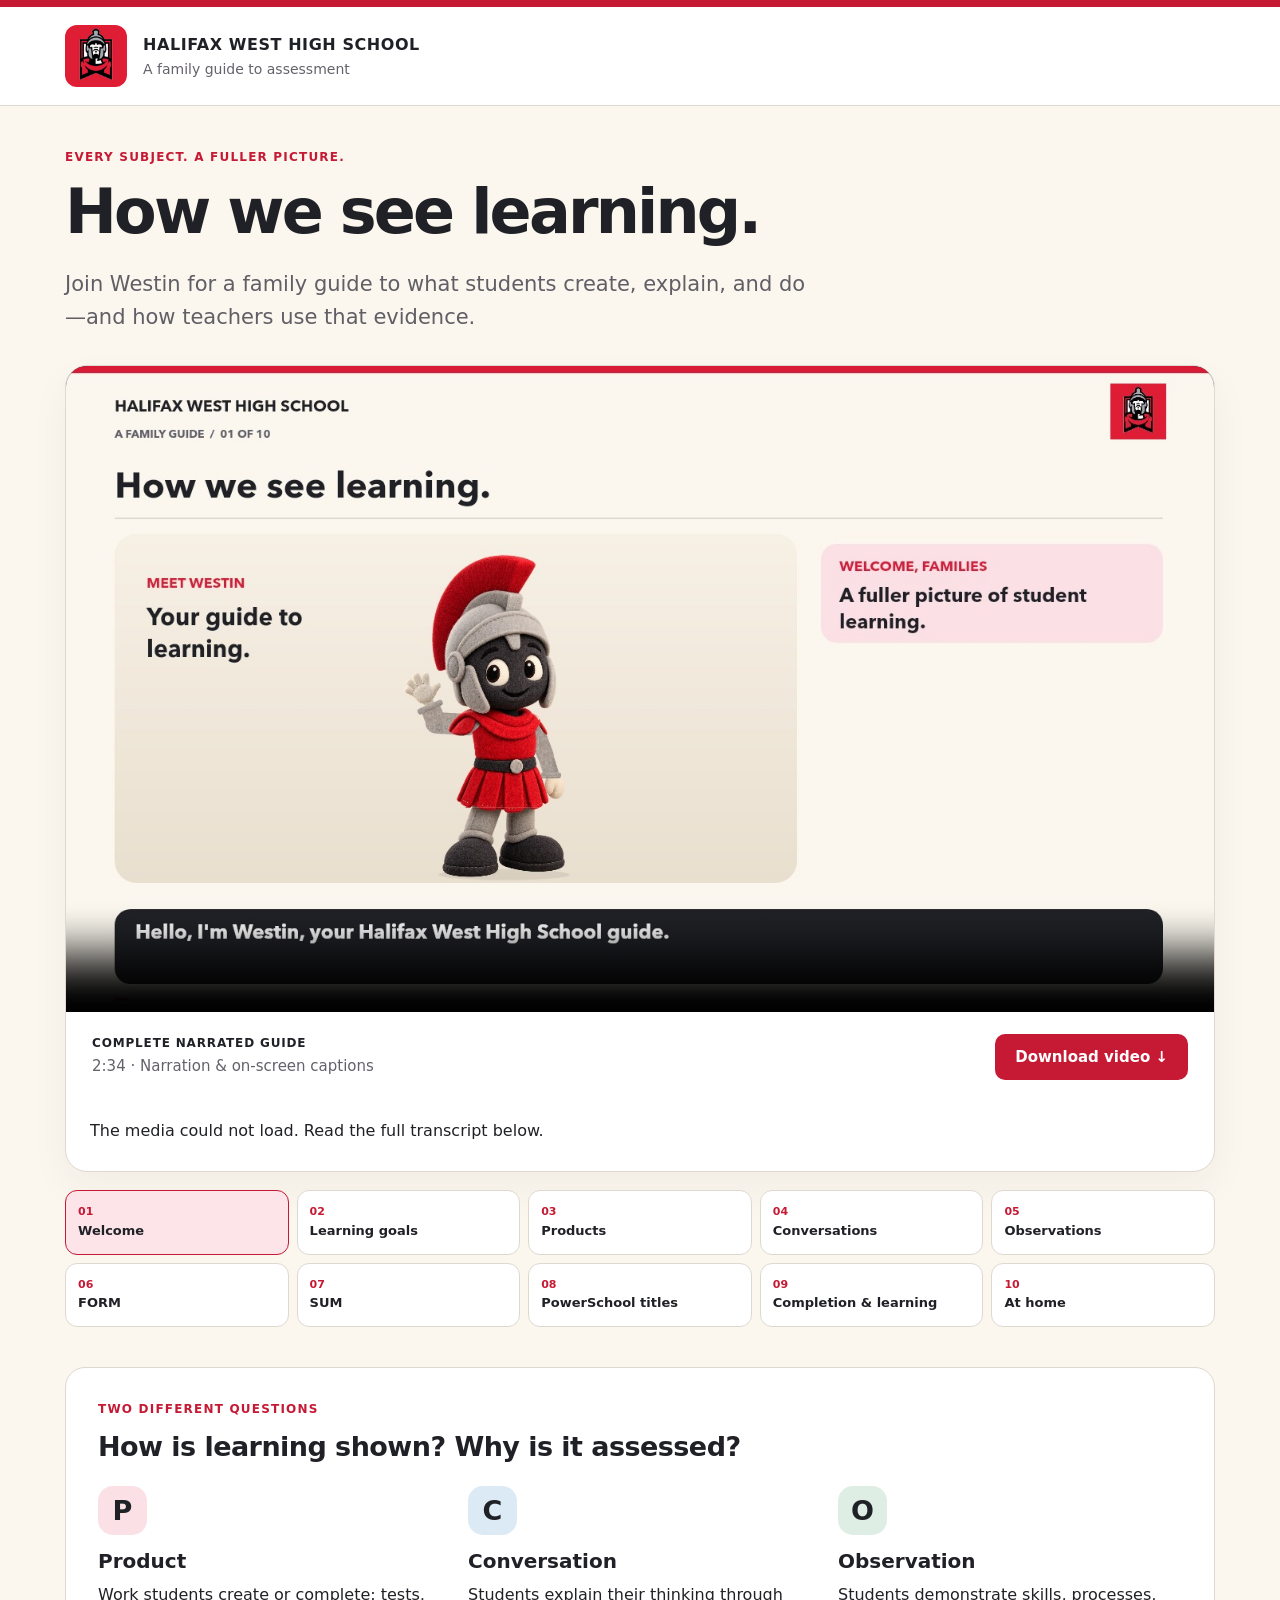
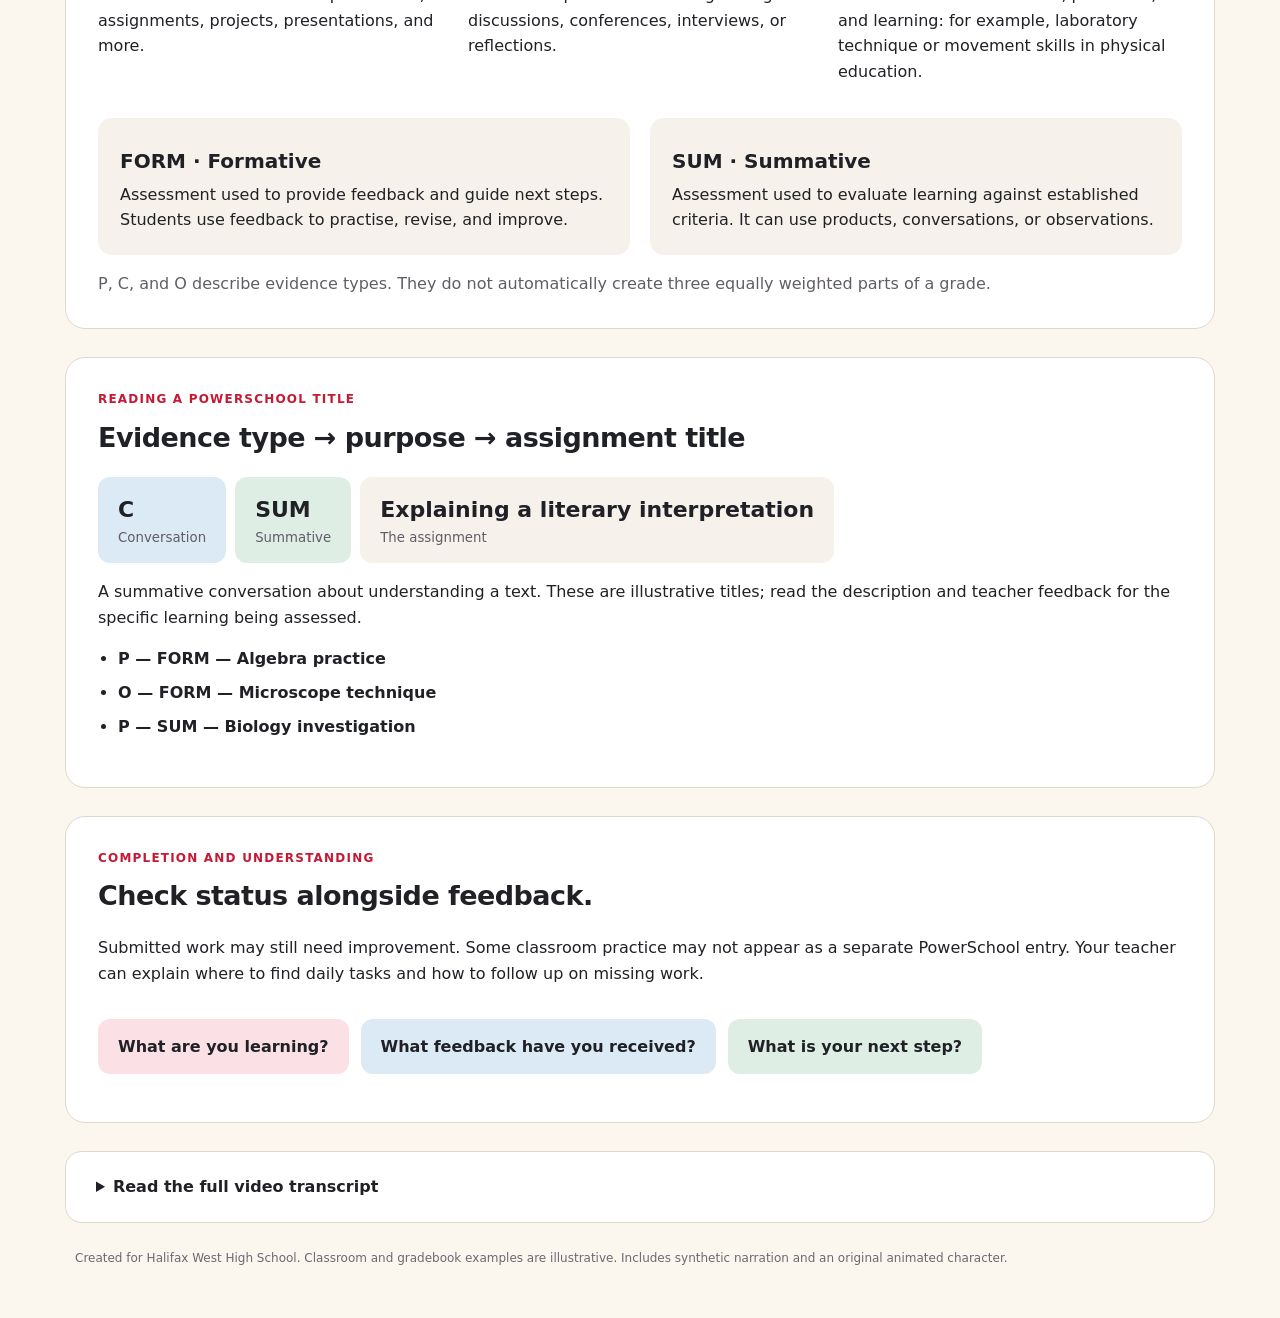
==== halifax-west/index.html @ 913e9f87 "Publish school-wide Halifax West assessment video with corrected Westin wave" ====
<!doctype html>
<html lang="en"><head><meta charset="utf-8"><meta name="viewport" content="width=device-width,initial-scale=1"><title>How we see learning · Halifax West High School</title><meta name="description" content="A narrated family guide to P, C, O, FORM and SUM across every subject at Halifax West High School."><link rel="stylesheet" href="style.css"></head>
<body><a class="skip" href="#main">Skip to the video</a><header><img src="assets/warrior.png" alt="Halifax West Warrior crest"><div><strong>HALIFAX WEST HIGH SCHOOL</strong><span>A family guide to assessment</span></div></header>
<main id="main"><div class="intro"><p class="eyebrow">EVERY SUBJECT. A FULLER PICTURE.</p><h1>How we see learning.</h1><p>Join Westin for a family guide to what students create, explain, and do—and how teachers use that evidence.</p></div>
<section class="player" aria-label="Narrated assessment guide"><video id="film" controls playsinline preload="metadata" poster="assets/poster.jpg?v=palm-20261006" aria-label="How we see learning at Halifax West High School"><source src="halifax-west-how-we-see-learning.mp4?v=palm-20261006" type="video/mp4"><track kind="captions" src="captions.vtt" srclang="en" label="English">Read the transcript below if your browser cannot play this video.</video><div id="still-player" hidden><img id="still" src="assets/chapter-0.jpg" alt="Chapter illustration"><audio id="audio" controls preload="metadata" src="narration.m4a"></audio></div><div class="under-player"><div><strong>COMPLETE NARRATED GUIDE</strong><span>2:34 · Narration & on-screen captions</span></div><a class="download" href="halifax-west-how-we-see-learning.mp4" download>Download video ↓</a></div><p id="motion-note" hidden>Reduced motion is on: listen to the narration with still chapter illustrations.</p><p id="error" role="status" hidden>The media could not load. Read the full transcript below.</p></section>
<nav class="chapters" aria-label="Video chapters"><button type="button" data-chapter="0"><span>01</span>Welcome</button><button type="button" data-chapter="1"><span>02</span>Learning goals</button><button type="button" data-chapter="2"><span>03</span>Products</button><button type="button" data-chapter="3"><span>04</span>Conversations</button><button type="button" data-chapter="4"><span>05</span>Observations</button><button type="button" data-chapter="5"><span>06</span>FORM</button><button type="button" data-chapter="6"><span>07</span>SUM</button><button type="button" data-chapter="7"><span>08</span>PowerSchool titles</button><button type="button" data-chapter="8"><span>09</span>Completion &amp; learning</button><button type="button" data-chapter="9"><span>10</span>At home</button></nav>
<section class="explainer"><p class="eyebrow">TWO DIFFERENT QUESTIONS</p><h2>How is learning shown? Why is it assessed?</h2><div class="three"><article><span class="letter p">P</span><h3>Product</h3><p>Work students create or complete: tests, assignments, projects, presentations, and more.</p></article><article><span class="letter c">C</span><h3>Conversation</h3><p>Students explain their thinking through discussions, conferences, interviews, or reflections.</p></article><article><span class="letter o">O</span><h3>Observation</h3><p>Students demonstrate skills, processes, and learning: for example, laboratory technique or movement skills in physical education.</p></article></div><div class="two"><article><h3>FORM · Formative</h3><p>Assessment used to provide feedback and guide next steps. Students use feedback to practise, revise, and improve.</p></article><article><h3>SUM · Summative</h3><p>Assessment used to evaluate learning against established criteria. It can use products, conversations, or observations.</p></article></div><p class="note">P, C, and O describe evidence types. They do not automatically create three equally weighted parts of a grade.</p></section>
<section class="explainer"><p class="eyebrow">READING A POWERSCHOOL TITLE</p><h2>Evidence type → purpose → assignment title</h2><div class="title-demo"><span><b>C</b><small>Conversation</small></span><span><b>SUM</b><small>Summative</small></span><span><b>Explaining a literary interpretation</b><small>The assignment</small></span></div><p>A summative conversation about understanding a text. These are illustrative titles; read the description and teacher feedback for the specific learning being assessed.</p><ul class="examples"><li><strong>P — FORM — Algebra practice</strong></li><li><strong>O — FORM — Microscope technique</strong></li><li><strong>P — SUM — Biology investigation</strong></li></ul></section>
<section class="explainer"><p class="eyebrow">COMPLETION AND UNDERSTANDING</p><h2>Check status alongside feedback.</h2><p>Submitted work may still need improvement. Some classroom practice may not appear as a separate PowerSchool entry. Your teacher can explain where to find daily tasks and how to follow up on missing work.</p><div class="questions"><p>What are you learning?</p><p>What feedback have you received?</p><p>What is your next step?</p></div></section>
<details><summary>Read the full video transcript</summary><h3>How we see learning.</h3><p>Hello, I&#x27;m Westin, your Halifax West High School guide. In every subject, students show learning through what they create, explain, and do. Here is how to read that learning in PowerSchool.</p><h3>Start with the learning.</h3><p>We begin with clear learning goals and success criteria. In math, English, science, physical education, and beyond, we ask: what does the student understand, and what can they do?</p><h3>P is for Product.</h3><p>P stands for product: work a student creates or completes. A math solution, an essay, a test, or a lab report can show learning. The finished work is one part of the picture.</p><h3>C is for Conversation.</h3><p>C stands for conversation: students explaining their thinking. They might explain a strategy, support an interpretation, or discuss a scientific result. Teachers listen for understanding against the learning criteria.</p><h3>O is for Observation.</h3><p>O stands for observation: skills and learning demonstrated in action. In biology, that could be focusing a microscope; in physical education, controlling a dribble or applying a movement skill. Teachers look for the technique and understanding connected to the learning goal.</p><h3>Feedback moves learning forward.</h3><p>FORM means formative: assessment used to provide feedback and guide next steps. Students use that feedback to practise, revise, and improve. It helps answer: what should I work on next?</p><h3>Show what you have learned.</h3><p>SUM means summative: assessment used to evaluate learning against established criteria. Products, conversations, and observations can serve either purpose. These evidence types are not three equal shares of a grade.</p><h3>Read the title from left to right.</h3><p>In PowerSchool, the first letter identifies the evidence type. FORM or SUM identifies the purpose, followed by a clear assignment title. For example: C, SUM, explaining a literary interpretation, means a summative conversation about understanding a text.</p><h3>Check status AND feedback.</h3><p>Completion and understanding tell us different things. Check assignment status alongside feedback: submitted work may still need improvement. Some classroom practice may not appear as a separate PowerSchool entry. Your teacher can explain where to find daily tasks and how to follow up on missing work.</p><h3>Keep the conversation going.</h3><p>At home, ask: what are you learning? What feedback have you received? What is your next step? If an entry is unclear, connect with the teacher. Together, we can support the next step in learning.</p></details><footer>Created for Halifax West High School. Classroom and gradebook examples are illustrative. Includes synthetic narration and an original animated character.</footer></main><script src="scenes.js"></script><script src="player.js"></script></body></html>
---- halifax-west/style.css ----
:root{color-scheme:light;--red:#c61934;--ink:#202126;--cream:#fbf7ef;--line:#ded8d0}*{box-sizing:border-box}body{margin:0;background:var(--cream);color:var(--ink);font-family:"Avenir Next",Avenir,system-ui,sans-serif;line-height:1.6}header{display:flex;gap:16px;align-items:center;padding:18px max(24px,calc((100vw - 1150px)/2));border-top:7px solid var(--red);border-bottom:1px solid var(--line);background:#fff}header img{width:62px;height:62px;border-radius:12px}header strong{font-size:16px;letter-spacing:.035em}header span{display:block;color:#65616b;font-size:14px}main{max-width:1198px;margin:auto;padding:42px 24px 24px}.intro{max-width:880px;margin-bottom:30px}.eyebrow{color:var(--red);font-size:12px;font-weight:800;letter-spacing:.1em;margin:0 0 10px}h1{font-size:clamp(36px,5vw,62px);line-height:1.12;letter-spacing:-.045em;margin:0 0 18px}.intro>p:last-child{font-size:21px;max-width:750px;color:#615e66}.player{border-radius:22px;overflow:hidden;border:1px solid var(--line);background:white;box-shadow:0 16px 40px #24212c0c}video,#still{width:100%;display:block;aspect-ratio:16/9;background:#202126}#still-player audio{width:100%;padding:10px}.under-player{padding:22px 26px;display:flex;gap:20px;align-items:center;justify-content:space-between}.under-player strong{display:block;letter-spacing:.07em;font-size:12px}.under-player span{font-size:15px;color:#65616b}.download{background:var(--red);color:white;text-decoration:none;padding:11px 20px;border-radius:10px;font-size:15px;font-weight:700;white-space:nowrap}.chapters{display:grid;grid-template-columns:repeat(5,1fr);gap:8px;margin:18px 0 40px}.chapters button{background:#fff;border:1px solid var(--line);border-radius:12px;text-align:left;padding:12px;font:inherit;font-size:13px;font-weight:600;color:var(--ink);cursor:pointer;min-height:60px}.chapters span{display:block;color:var(--red);font-size:11px;font-weight:800}.chapters button[aria-current=step]{background:#fce4e8;border-color:var(--red)}.explainer{margin:0 0 28px;border:1px solid var(--line);border-radius:20px;padding:32px;background:white}h2{font-size:27px;line-height:1.3;letter-spacing:-.02em;margin:4px 0 22px}h3{font-size:20px;margin:10px 0 4px}.three{display:grid;grid-template-columns:repeat(3,1fr);gap:26px}.three p,.two p{margin:5px 0}.letter{display:flex;width:49px;height:49px;align-items:center;justify-content:center;border-radius:15px;font-size:27px;font-weight:800}.p{background:#fbe0e5}.c{background:#dceaf5}.o{background:#dfeee5}.two{display:grid;grid-template-columns:1fr 1fr;gap:20px;margin-top:28px}.two article{border-radius:14px;background:#f6f2eb;padding:17px 22px}.note{color:#625c67;margin-bottom:0}.title-demo{display:flex;gap:9px;flex-wrap:wrap}.title-demo span{padding:15px 20px;border-radius:12px;background:#f6f2eb}.title-demo span:nth-child(1){background:#dceaf5}.title-demo span:nth-child(2){background:#dfeee5}.title-demo b{font-size:22px}.title-demo small{display:block;color:#625c67}.examples{padding-left:20px}.examples li{margin:8px 0}.questions{display:flex;gap:12px;flex-wrap:wrap}.questions p{padding:15px 20px;border-radius:12px;background:#fbe0e5;font-weight:650}.questions p:nth-child(2){background:#dceaf5}.questions p:nth-child(3){background:#dfeee5}details{padding:22px 30px;background:#fff;border:1px solid var(--line);border-radius:16px}summary{cursor:pointer;font-weight:700}details h3{margin-top:24px}footer{font-size:12px;color:#6e6771;padding:26px 10px}a:focus-visible,button:focus-visible,summary:focus-visible,video:focus-visible,audio:focus-visible{outline:3px solid #285b92;outline-offset:4px}.skip{position:absolute;left:10px;top:-60px;background:white;padding:10px;z-index:3}.skip:focus{top:10px}[hidden]{display:none!important}#motion-note,#error{padding:0 24px 12px}@media(max-width:700px){main{padding:28px 14px}.intro>p:last-child{font-size:18px}.chapters{grid-template-columns:repeat(2,1fr)}.three,.two{grid-template-columns:1fr}.explainer{padding:23px}.under-player{flex-direction:column;align-items:flex-start;padding:18px}.three{gap:24px}h2{font-size:24px}.title-demo b{font-size:19px}header{padding:14px}header strong{font-size:13px}.questions{display:block}.questions p{margin:10px 0}}
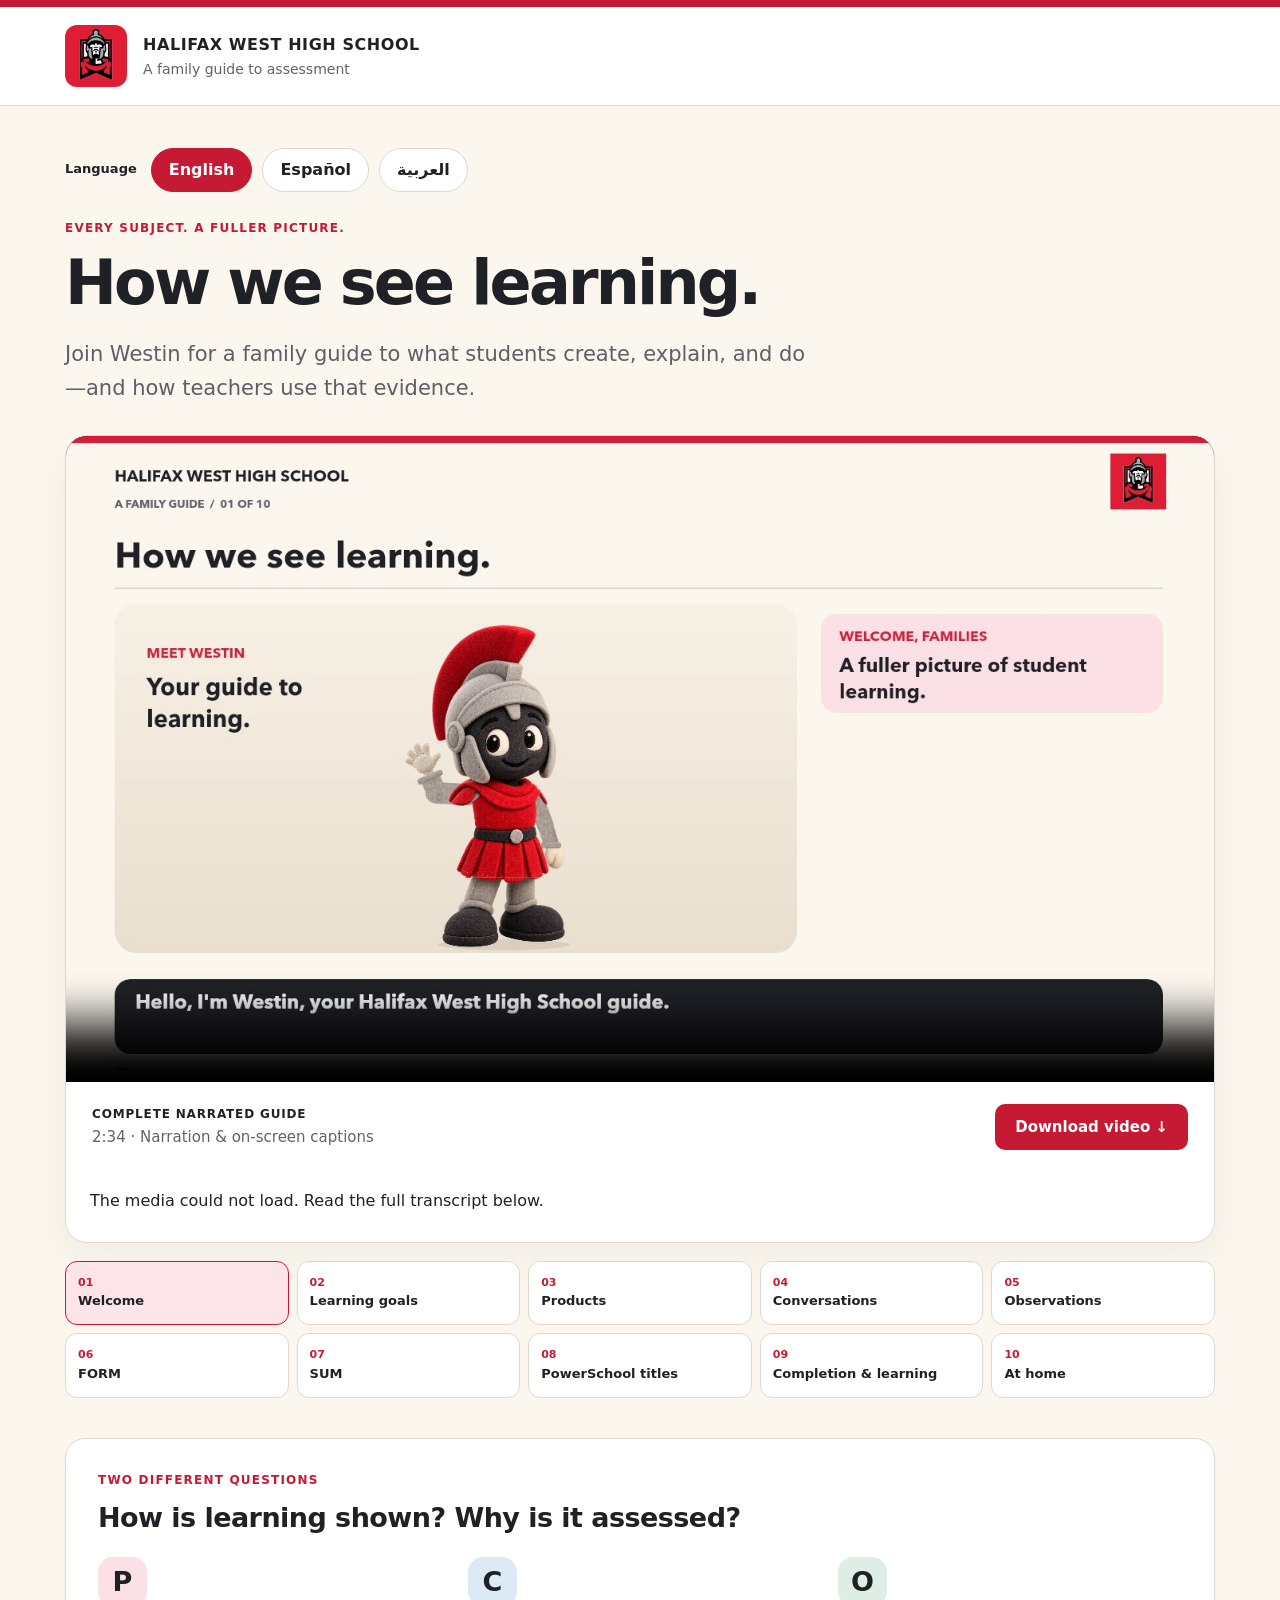
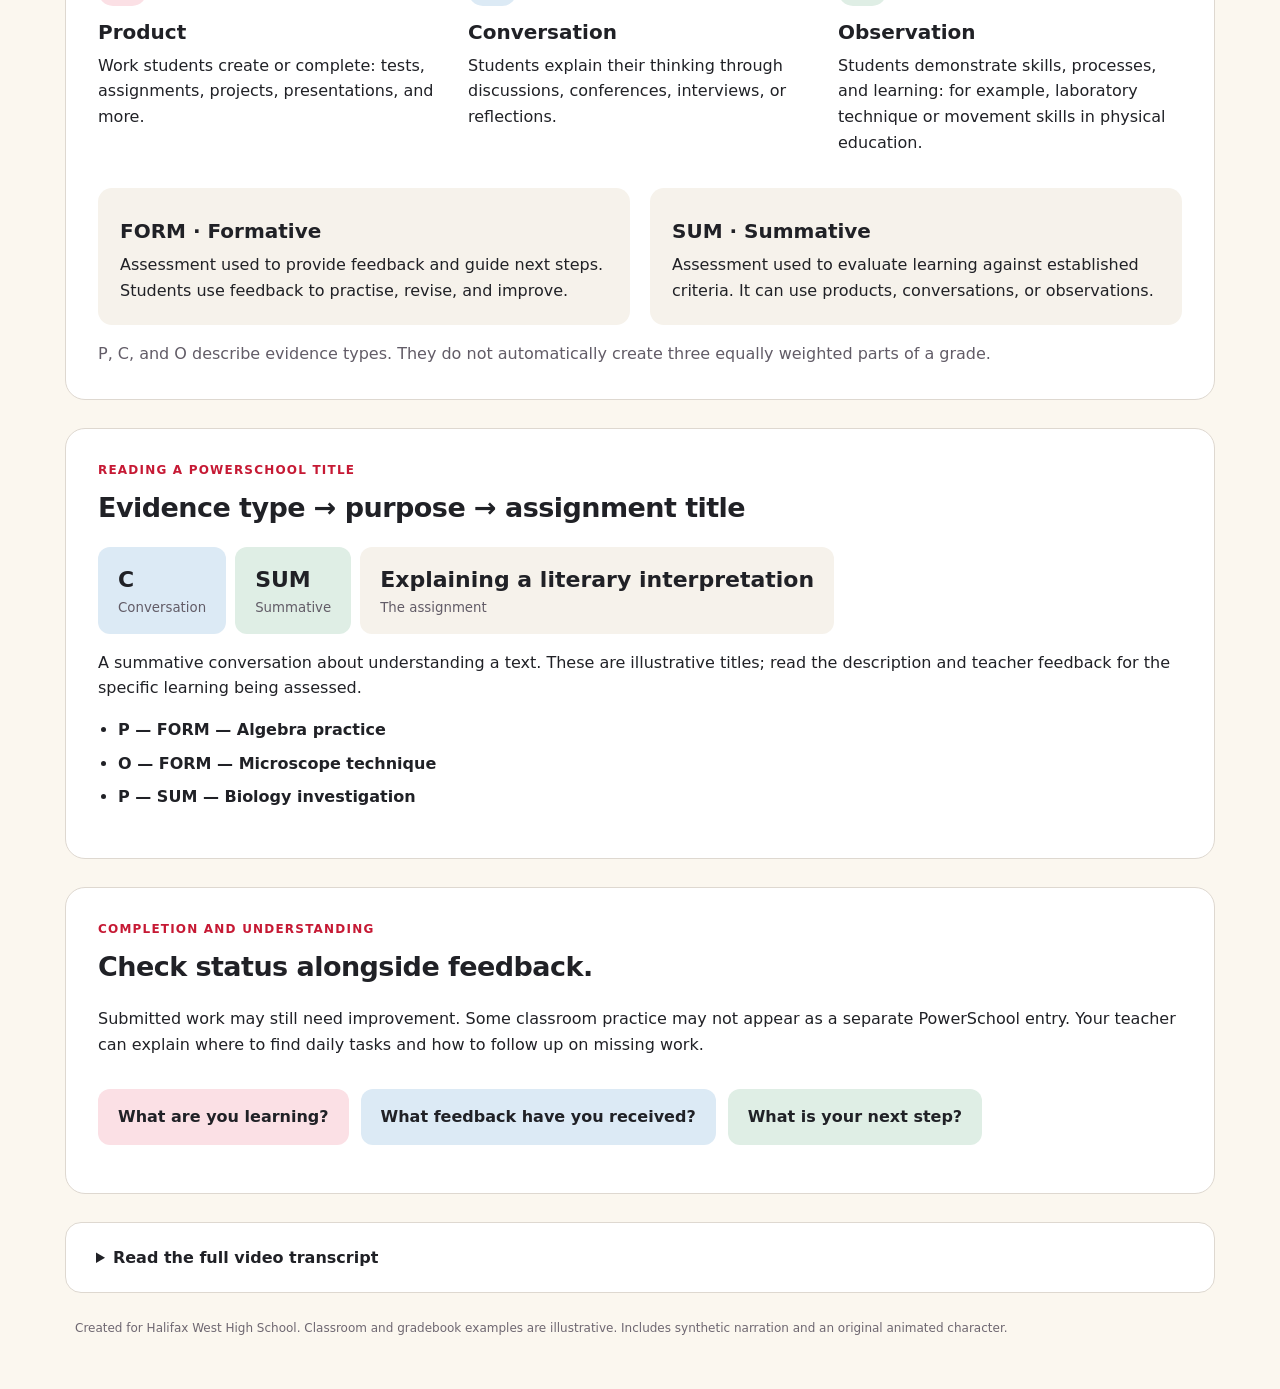
==== commit ff8c0db3: "Add complete Spanish and Arabic assessment guides with language navigation" ====
--- a/halifax-west/index.html
+++ b/halifax-west/index.html
@@ -1,7 +1,7 @@
 <!doctype html>
-<html lang="en"><head><meta charset="utf-8"><meta name="viewport" content="width=device-width,initial-scale=1"><title>How we see learning · Halifax West High School</title><meta name="description" content="A narrated family guide to P, C, O, FORM and SUM across every subject at Halifax West High School."><link rel="stylesheet" href="style.css"></head>
+<html lang="en"><head><meta charset="utf-8"><meta name="viewport" content="width=device-width,initial-scale=1"><title>How we see learning · Halifax West High School</title><meta name="description" content="A narrated family guide to P, C, O, FORM and SUM across every subject at Halifax West High School."><link rel="stylesheet" href="style.css"><link rel="stylesheet" href="languages.css"></head>
 <body><a class="skip" href="#main">Skip to the video</a><header><img src="assets/warrior.png" alt="Halifax West Warrior crest"><div><strong>HALIFAX WEST HIGH SCHOOL</strong><span>A family guide to assessment</span></div></header>
-<main id="main"><div class="intro"><p class="eyebrow">EVERY SUBJECT. A FULLER PICTURE.</p><h1>How we see learning.</h1><p>Join Westin for a family guide to what students create, explain, and do—and how teachers use that evidence.</p></div>
+<main id="main"><nav class="languages" aria-label="Language"><span class="language-label">Language</span><a href="./" lang="en" hreflang="en" aria-current="page">English</a><a href="es/" lang="es" hreflang="es">Español</a><a href="ar/" lang="ar" hreflang="ar">العربية</a></nav><div class="intro"><p class="eyebrow">EVERY SUBJECT. A FULLER PICTURE.</p><h1>How we see learning.</h1><p>Join Westin for a family guide to what students create, explain, and do—and how teachers use that evidence.</p></div>
 <section class="player" aria-label="Narrated assessment guide"><video id="film" controls playsinline preload="metadata" poster="assets/poster.jpg?v=palm-20261006" aria-label="How we see learning at Halifax West High School"><source src="halifax-west-how-we-see-learning.mp4?v=palm-20261006" type="video/mp4"><track kind="captions" src="captions.vtt" srclang="en" label="English">Read the transcript below if your browser cannot play this video.</video><div id="still-player" hidden><img id="still" src="assets/chapter-0.jpg" alt="Chapter illustration"><audio id="audio" controls preload="metadata" src="narration.m4a"></audio></div><div class="under-player"><div><strong>COMPLETE NARRATED GUIDE</strong><span>2:34 · Narration & on-screen captions</span></div><a class="download" href="halifax-west-how-we-see-learning.mp4" download>Download video ↓</a></div><p id="motion-note" hidden>Reduced motion is on: listen to the narration with still chapter illustrations.</p><p id="error" role="status" hidden>The media could not load. Read the full transcript below.</p></section>
 <nav class="chapters" aria-label="Video chapters"><button type="button" data-chapter="0"><span>01</span>Welcome</button><button type="button" data-chapter="1"><span>02</span>Learning goals</button><button type="button" data-chapter="2"><span>03</span>Products</button><button type="button" data-chapter="3"><span>04</span>Conversations</button><button type="button" data-chapter="4"><span>05</span>Observations</button><button type="button" data-chapter="5"><span>06</span>FORM</button><button type="button" data-chapter="6"><span>07</span>SUM</button><button type="button" data-chapter="7"><span>08</span>PowerSchool titles</button><button type="button" data-chapter="8"><span>09</span>Completion &amp; learning</button><button type="button" data-chapter="9"><span>10</span>At home</button></nav>
 <section class="explainer"><p class="eyebrow">TWO DIFFERENT QUESTIONS</p><h2>How is learning shown? Why is it assessed?</h2><div class="three"><article><span class="letter p">P</span><h3>Product</h3><p>Work students create or complete: tests, assignments, projects, presentations, and more.</p></article><article><span class="letter c">C</span><h3>Conversation</h3><p>Students explain their thinking through discussions, conferences, interviews, or reflections.</p></article><article><span class="letter o">O</span><h3>Observation</h3><p>Students demonstrate skills, processes, and learning: for example, laboratory technique or movement skills in physical education.</p></article></div><div class="two"><article><h3>FORM · Formative</h3><p>Assessment used to provide feedback and guide next steps. Students use feedback to practise, revise, and improve.</p></article><article><h3>SUM · Summative</h3><p>Assessment used to evaluate learning against established criteria. It can use products, conversations, or observations.</p></article></div><p class="note">P, C, and O describe evidence types. They do not automatically create three equally weighted parts of a grade.</p></section>
--- a/halifax-west/languages.css
+++ b/halifax-west/languages.css
@@ -0,0 +1,2 @@
+
+.languages{display:flex;align-items:center;gap:10px;flex-wrap:wrap;margin:0 0 27px}.languages .language-label{font-size:13px;font-weight:700;margin-inline-end:4px}.languages a{color:var(--ink);text-decoration:none;border:1px solid var(--line);border-radius:24px;background:white;padding:8px 17px;font-weight:650}.languages a[aria-current=page]{color:white;background:var(--red);border-color:var(--red)}.voice-note{font-size:13px;color:#625c67;margin:0 0 20px}.english-example{direction:ltr;text-align:left;unicode-bidi:isolate;overflow-wrap:anywhere;background:#f5f1e9;border-radius:12px;padding:15px 20px;font-weight:700}.chapters button{text-align:start}.examples{padding-inline-start:20px}.skip{left:auto;inset-inline-start:10px}html[lang=ar] body{font-family:Tahoma,"Geeza Pro",Arial,sans-serif;line-height:1.85}html[lang=ar] h1,html[lang=ar] h2,html[lang=ar] header strong{letter-spacing:normal}html[lang=ar] .eyebrow{letter-spacing:normal;font-size:15px}html[lang=ar] .chapters button{font-size:15px}html[lang=ar] .intro>p:last-child{line-height:1.85}html[lang=ar] h1{line-height:1.4}html[lang=ar] .under-player strong{letter-spacing:normal}video,audio{direction:ltr}bdi{unicode-bidi:isolate}
